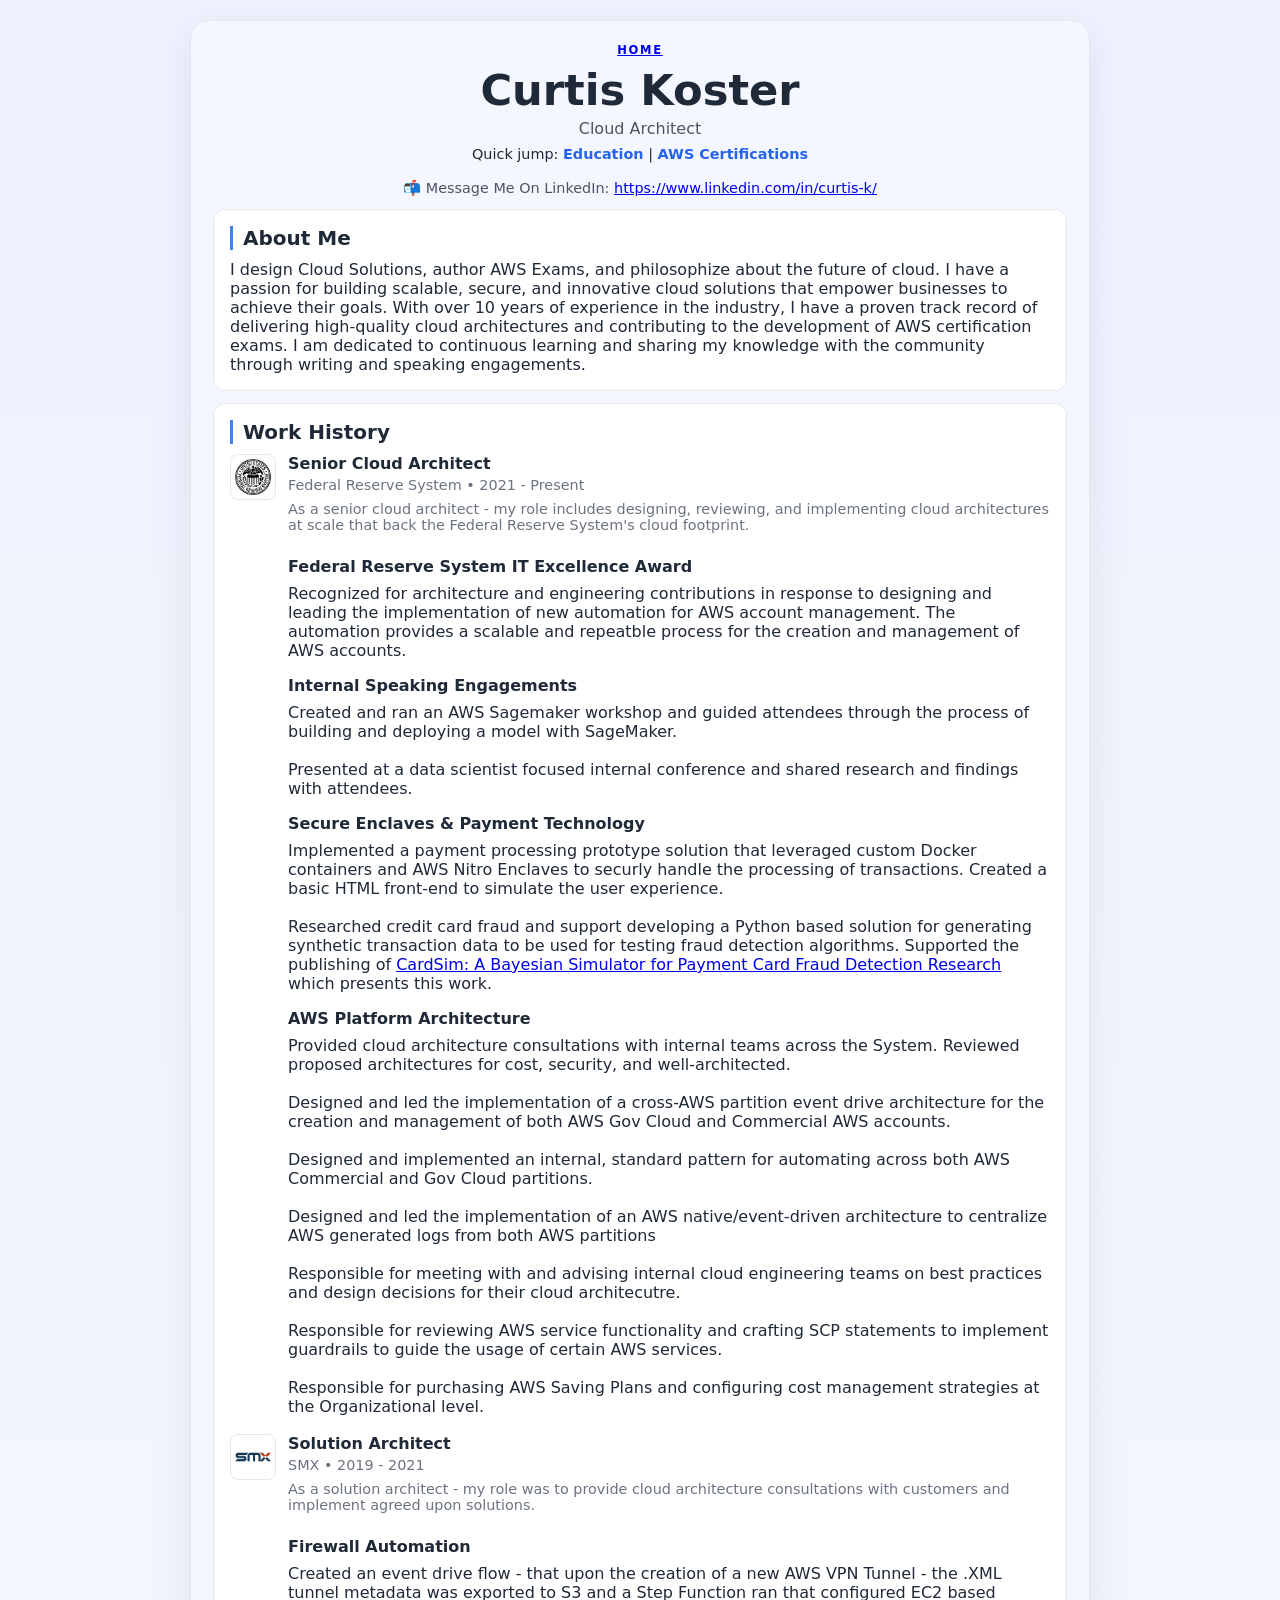
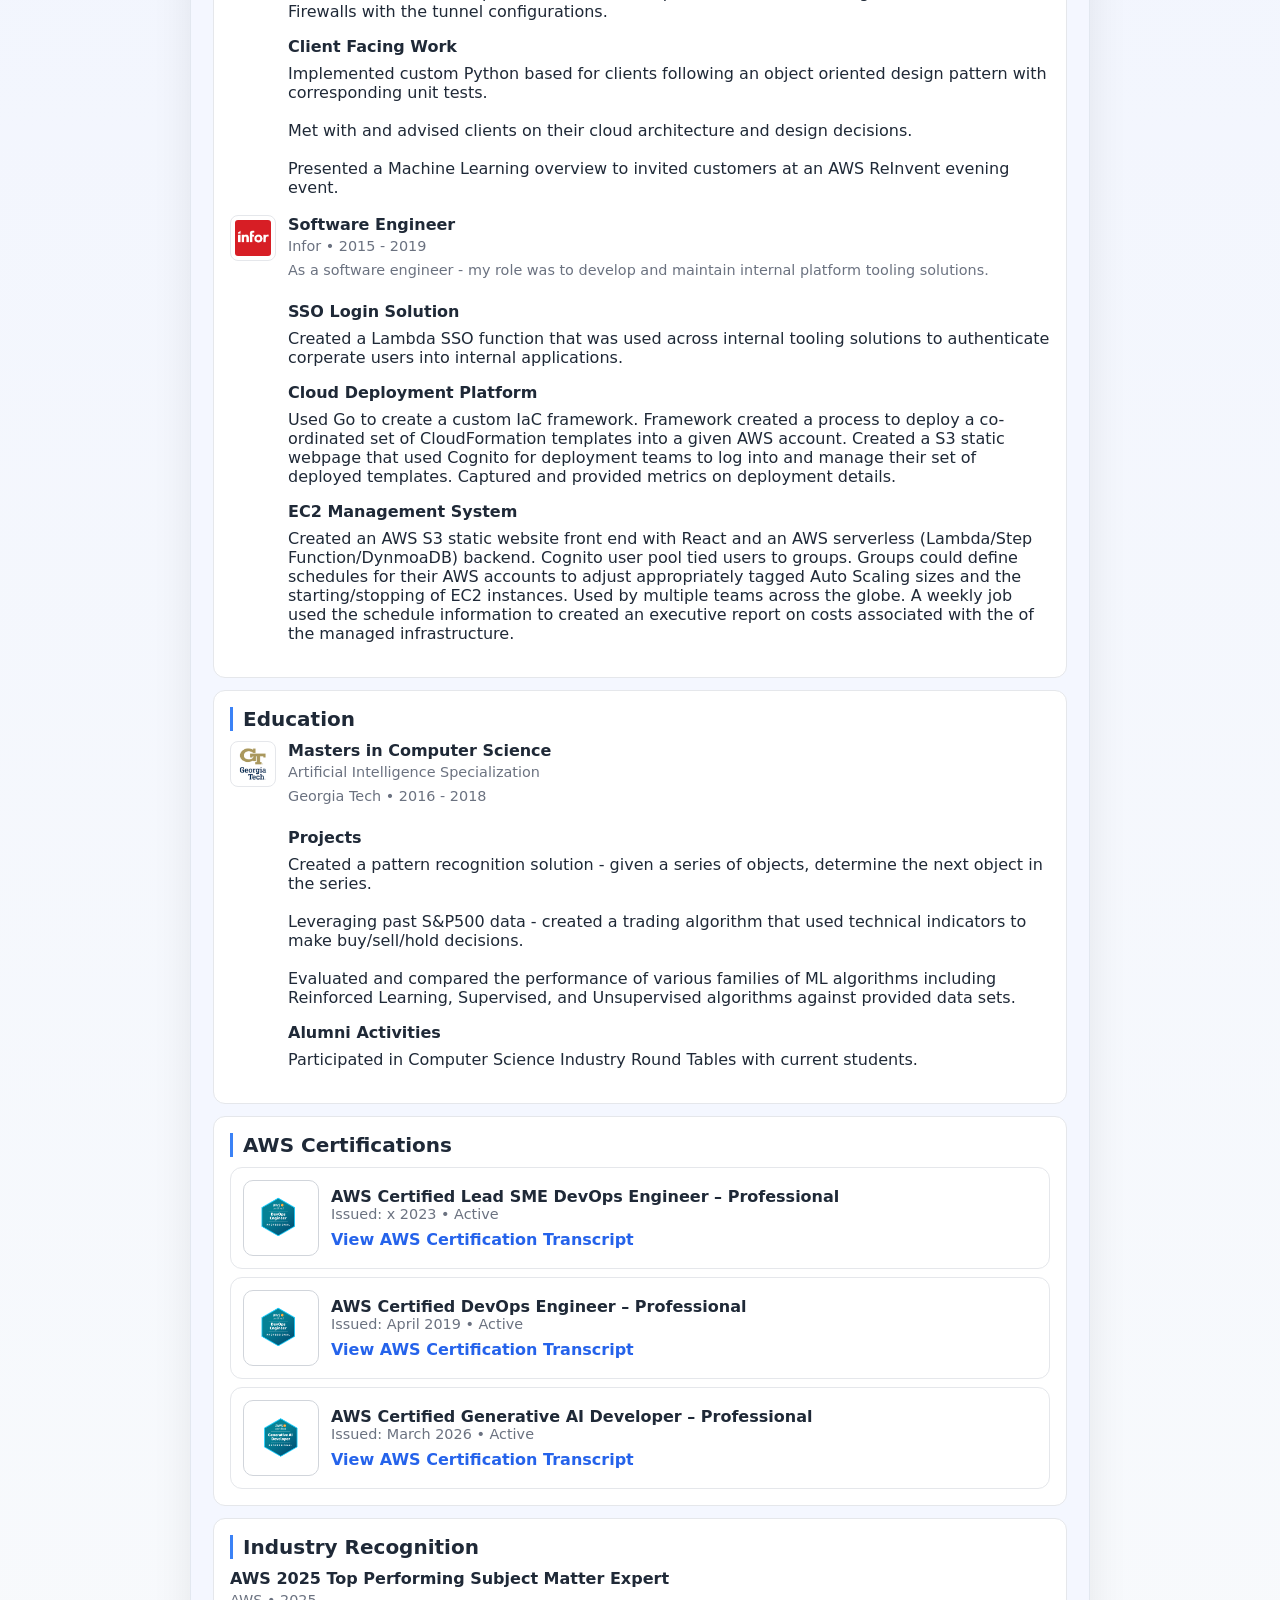
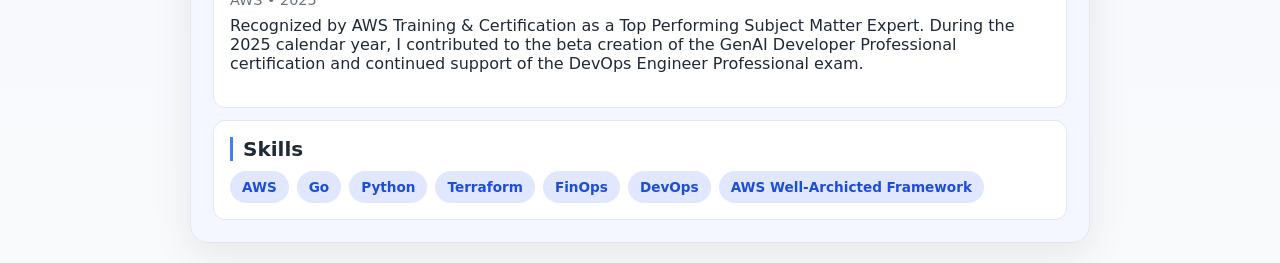
==== resume.html @ 78f28a72 "MAJOR: Added new landing page and ref links" ====
<!doctype html>
<html lang="en">
  <head>
    <meta charset="UTF-8" />
    <meta name="viewport" content="width=device-width, initial-scale=1.0" />
    <title>Resume | Curtis Koster</title>
    <link rel="stylesheet" href="styles.css" />
  </head>
  <body>
    <div class="page">
      <header class="hero">
        <p class="eyebrow"><a href="index.html">Home</a></p>
        <h1>Curtis Koster</h1>
        <p class="subtitle">Cloud Architect</p>
        <p class="mini-nav">Quick jump: <a href="#education">Education</a> | <a href="#certifications">AWS Certifications</a></p>
      </header>

      <footer class="footer">📬 Message Me On LinkedIn: <a href="https://www.linkedin.com/in/curtis-k/" target="_blank" rel="noopener noreferrer">https://www.linkedin.com/in/curtis-k/</a></footer>

      <section class="card">
        <div class="section-heading">
          <h2>About Me</h2>
        </div>
        <p>
          I design Cloud Solutions, author AWS Exams, and philosophize about the future of cloud. I have a passion for building scalable, secure, and innovative cloud solutions that empower businesses to achieve their goals. With over 10 years of experience in the industry, I have a proven track record of delivering high-quality cloud architectures and contributing to the development of AWS certification exams. I am dedicated to continuous learning and sharing my knowledge with the community through writing and speaking engagements.
        </p>
      </section>

      <section id="work-history" class="card">
        <div class="section-heading"><h2>Work History</h2></div>
        <div class="item">
          <div class="work-row">
            <img class="work-logo" src="images/frblogo.png" alt="Federal Reserve System logo" />
            <div>
              <h3>Senior Cloud Architect</h3>
              <p class="meta">Federal Reserve System • 2021 - Present</p>
              <p class="meta">As a senior cloud architect - my role includes designing, reviewing, and implementing cloud architectures at scale that back the Federal Reserve System's cloud footprint.</p>
            </div>
          </div>
          <h4>Federal Reserve System IT Excellence Award</h4>
          <p>Recognized for architecture and engineering contributions in response to designing and leading the implementation of new automation for AWS account management. The automation provides a scalable and repeatble process for the creation and management of AWS accounts.</p>
          <h4>Internal Speaking Engagements</h4>
          <p>
            Created and ran an AWS Sagemaker workshop and guided attendees through the process of building and deploying a model with SageMaker.<br />
            <br>Presented at a data scientist focused internal conference and shared research and findings with attendees.</br>
          </p>
          <h4>Secure Enclaves & Payment Technology</h4>
          <p>
            Implemented a payment processing prototype solution that leveraged custom Docker containers and AWS Nitro Enclaves to securly handle the processing of transactions. Created a basic HTML front-end to simulate the user experience.<br />
            <br>Researched credit card fraud and support developing a Python based solution for generating synthetic transaction data to be used for testing fraud detection algorithms. Supported the publishing of <a href="https://www.federalreserve.gov/econres/feds/cardsim-a-bayesian-simulator-for-payment-card-fraud-detection-research.htm">CardSim: A Bayesian Simulator for Payment Card Fraud Detection Research</a> which presents this work.</br>
          </p>
          <h4>AWS Platform Architecture</h4>
          <p>
            Provided cloud architecture consultations with internal teams across the System. Reviewed proposed architectures for cost, security, and well-architected.<br />
            <br>Designed and led the implementation of a cross-AWS partition event drive architecture for the creation and management of both AWS Gov Cloud and Commercial AWS accounts.</br>
            <br>Designed and implemented an internal, standard pattern for automating across both AWS Commercial and Gov Cloud partitions.</br>
            <br>Designed and led the implementation of an AWS native/event-driven architecture to centralize AWS generated logs from both AWS partitions</br>
            <br>Responsible for meeting with and advising internal cloud engineering teams on best practices and design decisions for their cloud architecutre.</br>
            <br>Responsible for reviewing AWS service functionality and crafting SCP statements to implement guardrails to guide the usage of certain AWS services.</br>
            <br>Responsible for purchasing AWS Saving Plans and configuring cost management strategies at the Organizational level.</br>
          </p>
        </div>
        <div class="item">
          <div class="work-row">
            <img class="work-logo" src="images/smx.jpeg" alt="SMX logo" />
            <div>
              <h3>Solution Architect</h3>
              <p class="meta">SMX • 2019 - 2021</p>
              <p class="meta">As a solution architect - my role was to provide cloud architecture consultations with customers and implement agreed upon solutions.</p>
            </div>
          </div>
          <h4>Firewall Automation</h4>
          <p>
            Created an event drive flow - that upon the creation of a new AWS VPN Tunnel - the .XML tunnel metadata was exported to S3 and a Step Function ran that configured EC2 based Firewalls with the tunnel configurations. 
          </p>
          <h4>Client Facing Work</h4>
          <p>
            Implemented custom Python based for clients following an object oriented design pattern with corresponding unit tests.<br />
            <br>Met with and advised clients on their cloud architecture and design decisions.</br>
            <br>Presented a Machine Learning overview to invited customers at an AWS ReInvent evening event.</br>
          </p>
        </div>
        <div class="item">
          <div class="work-row">
            <img class="work-logo" src="images/infor.png" alt="Infor Logo" />
            <div>
              <h3>Software Engineer</h3>
              <p class="meta">Infor • 2015 - 2019</p>
              <p class="meta">As a software engineer - my role was to develop and maintain internal platform tooling solutions.</p>
            </div>
          </div>
          <h4>SSO Login Solution</h4>
          <p>
            Created a Lambda SSO function that was used across internal tooling solutions to authenticate corperate users into internal applications.
          </p>
          <h4>Cloud Deployment Platform</h4>
          <p>
            Used Go to create a custom IaC framework. Framework created a process to deploy a co-ordinated set of CloudFormation templates into a given AWS account. Created a S3 static webpage that used Cognito for deployment teams to log into and manage their set of deployed templates. Captured and provided metrics on deployment details.
          </p>
          <h4>EC2 Management System</h4>
          <p>
            Created an AWS S3 static website front end with React and an AWS serverless (Lambda/Step Function/DynmoaDB) backend. Cognito user pool tied users to groups. Groups could define schedules for their AWS accounts to adjust appropriately tagged Auto Scaling sizes and the starting/stopping of EC2 instances. Used by multiple teams across the globe. A weekly job used the schedule information to created an executive report on costs associated with the of the managed infrastructure. 
          </p>
        </div>
      </section>
      <section id="education" class="card">
        <div class="section-heading"><h2>Education</h2></div>
        <div class="item">
          <div class="edu-row">
            <img class="edu-logo" src="images/gtlogo.png" alt="Georgia Tech logo" />
            <div>
              <h3>Masters in Computer Science</h3>
              <p class="meta">Artificial Intelligence Specialization</p>
              <p class="meta">Georgia Tech • 2016 - 2018</p>
            </div>
          </div>
          <div class="meta"> </div>
          <h4>Projects</h4>
          <p>
            Created a pattern recognition solution - given a series of objects, determine the next object in the series.<br />
            <br>Leveraging past S&P500 data - created a trading algorithm that used technical indicators to make buy/sell/hold decisions.</br>
            <br>Evaluated and compared the performance of various families of ML algorithms including Reinforced Learning, Supervised, and Unsupervised algorithms against provided data sets.
          </p>
          <h4>Alumni Activities</h4>
          <p>
            Participated in Computer Science Industry Round Tables with current students.
          </p>
          
        </div>
      </section>

      <section id="certifications" class="card">
        <div class="section-heading"><h2>AWS Certifications</h2></div>
          <article class="cert-card">
          <div class="cert-card-content">
            <img class="cert-badge" src="images/dopbadge.png" alt="AWS Certified DevOps Engineer Professional badge" />
            <div>
              <h3>AWS Certified Lead SME DevOps Engineer – Professional</h3>
              <p class="meta">Issued: x 2023 • Active</p>
              <p><a class="cert-link" href="https://www.your-aws-certificates-url.com/transcript" target="_blank" rel="noopener noreferrer">View AWS Certification Transcript</a></p>
            </div>
          </div>
        </article>
        <article class="cert-card">
          <div class="cert-card-content">
            <img class="cert-badge" src="images/dopbadge.png" alt="AWS Certified DevOps Engineer Professional badge" />
            <div>
              <h3>AWS Certified DevOps Engineer – Professional</h3>
              <p class="meta">Issued: April 2019 • Active</p>
              <p><a class="cert-link" href="https://www.your-aws-certificates-url.com/transcript" target="_blank" rel="noopener noreferrer">View AWS Certification Transcript</a></p>
            </div>
          </div>
        </article>
         <article class="cert-card">
          <div class="cert-card-content">
            <img class="cert-badge" src="images/genaibadge.png" alt="AWS Certified Generative AI Developer Professional badge" />
            <div>
              <h3>AWS Certified Generative AI Developer – Professional</h3>
              <p class="meta">Issued: March 2026 • Active</p>
              <p><a class="cert-link" href="https://www.your-aws-certificates-url.com/transcript" target="_blank" rel="noopener noreferrer">View AWS Certification Transcript</a></p>
            </div>
          </div>
        </article>
      </section>

      <section class="card">
        <div class="section-heading"><h2>Industry Recognition</h2></div>
        <div class="item">
          <h3>AWS 2025 Top Performing Subject Matter Expert</h3>
          <p class="meta">AWS • 2025</p>
          <p>Recognized by AWS Training & Certification as a Top Performing Subject Matter Expert. During the 2025 calendar year, I contributed to the beta creation of the GenAI Developer Professional certification and continued support of the DevOps Engineer Professional exam.</p>
        </div>
      </section>

      <section class="card">
        <div class="section-heading"><h2>Skills</h2></div>
        <div class="skills-grid">
          <div class="skill-pill">AWS</div>
          <div class="skill-pill">Go</div>
          <div class="skill-pill">Python</div>
          <div class="skill-pill">Terraform</div>
          <div class="skill-pill">FinOps</div>
          <div class="skill-pill">DevOps</div>
          <div class="skill-pill">AWS Well-Archicted Framework</div>
        </div>
      </section>
    </div>
  </body>
</html>
---- styles.css ----
* { box-sizing: border-box; margin: 0; padding: 0; }
:root { --bg: #f4f7ff; --card: #ffffff; --text: #1f2937; --muted: #4b5563; --accent: #3b82f6; --border: #e5e7eb; }
body { font-family: Inter, system-ui, -apple-system, Segoe UI, Roboto, Arial, sans-serif; background: linear-gradient(180deg, #eef2ff 0%, #f8fafc 100%); color: var(--text); min-height: 100vh; display: flex; align-items: center; justify-content: center; padding: 20px; }
.page { width: min(900px, 100%); background: var(--bg); border-radius: 18px; box-shadow: 0 12px 40px rgba(0,0,0,0.08); border: 1px solid #e2e8f0; padding: 22px; }
.landing-page { min-height: 100vh; display: flex; flex-direction: column; align-items: center; justify-content: center; gap: 24px; padding: 20px; }
.landing-hero { max-width: 720px; width: 100%; text-align: center; padding: 40px; border-radius: 20px; background: rgba(255,255,255,0.92); box-shadow: 0 18px 50px rgba(15, 23, 42, 0.12); }
.landing-hero h1 { font-size: clamp(2.5rem, 6vw, 4rem); margin: 0.4rem 0 0.75rem; }
.landing-link { display: block; margin: 1rem auto 0; width: fit-content; padding: 1rem 2rem; border: 2px solid var(--accent); border-radius: 999px; color: var(--accent); text-decoration: none; font-weight: 700; transition: all 0.2s ease; }
.landing-link + .landing-link { margin-top: 1rem; }
.landing-link:hover { background: var(--accent); color: #fff; }
.hero { text-align: center; margin-bottom: 18px; }
.eyebrow { text-transform: uppercase; letter-spacing: 0.15em; font-weight: 600; color: #2563eb; font-size: 0.72rem; margin-bottom: 8px; }
.hero h1 { font-size: clamp(1.8rem, 5vw, 2.7rem); margin-bottom: 4px; }
.subtitle { color: var(--muted); margin-bottom: 2px; }
.mini-nav { margin-top: 8px; font-size: 0.9rem; color: #1f2937; }
.mini-nav a { color: #2563eb; text-decoration: none; font-weight: 600; }
.mini-nav a:hover { text-decoration: underline; }
.card { background: var(--card); border: 1px solid var(--border); border-radius: 12px; padding: 16px; margin-top: 12px; }
.section-heading { border-left: 3px solid var(--accent); padding-left: 10px; margin-bottom: 10px; }
.section-heading h2 { font-size: 1.25rem; margin: 0; }
.edu-row, .work-row { display: flex; align-items: flex-start; gap: 12px; margin-bottom: 10px; }
.edu-logo, .work-logo { width: 46px; height: auto; border-radius: 8px; background: #fff; border: 1px solid #e5e7eb; padding: 4px; }
.item h3 { margin-bottom: 4px; font-size: 1rem; }
.item { margin-bottom: 18px; }
.meta { color: #6b7280; font-size: 0.9rem; margin-bottom: 8px; }
.item h4 { margin-top: 1rem; margin-bottom: 0.5rem; }
.item > h4, .item > h4 + p { padding-left: 3.625rem; }
.skills-grid { display: flex; flex-wrap: wrap; gap: 8px; margin-top: 4px; }
.skill-pill { background: #e0e7ff; color: #1d4ed8; border-radius: 999px; padding: 8px 12px; font-weight: 600; font-size: 0.85rem; }
.cert-card { border: 1px solid #e5e7eb; border-radius: 12px; background: #fff; padding: 12px; display: flex; align-items: center; justify-content: space-between; gap: 14px; margin-top: 8px; }
.cert-card-content { display: flex; align-items: center; gap: 12px; }
.cert-icon { width: 36px; height: 36px; display: inline-flex; align-items: center; justify-content: center; border-radius: 50%; background: #eef2ff; font-size: 1.1rem; }
.cert-card h3 { margin: 0; font-size: 1rem; }
.cert-link { color: #2563eb; font-weight: 600; text-decoration: none; }
.cert-link:hover { text-decoration: underline; }
.cert-badge { width: 76px; height: auto; border-radius: 10px; border: 1px solid #d1d5db; background: #fff; padding: 4px; }
.footer { margin-top: 16px; text-align: center; color: #4b5563; font-size: 0.9rem; }
@media (max-width: 700px) { .page { padding: 14px; } .card { padding: 14px; } .cert-card { flex-direction: column; align-items: stretch; } .cert-card-content { width: 100%; } .cert-badge { margin-top: 8px; align-self: center; } }
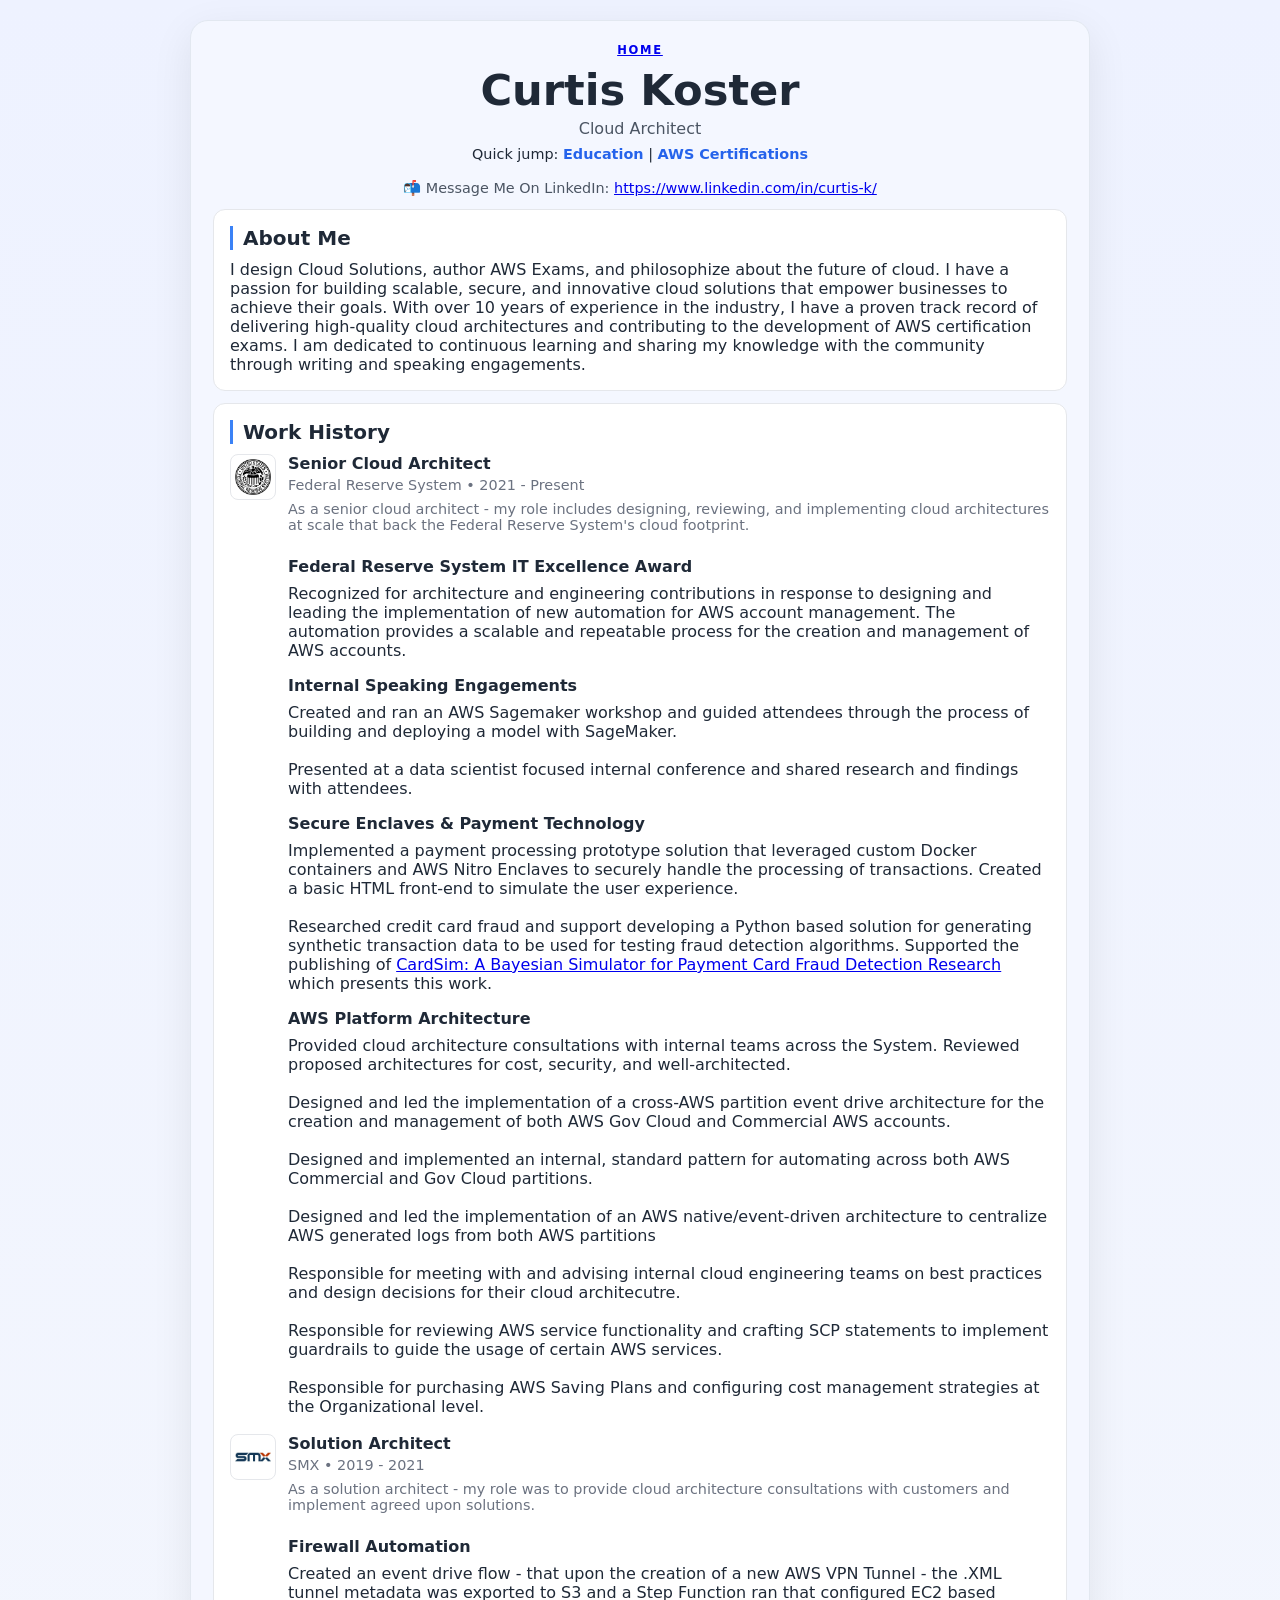
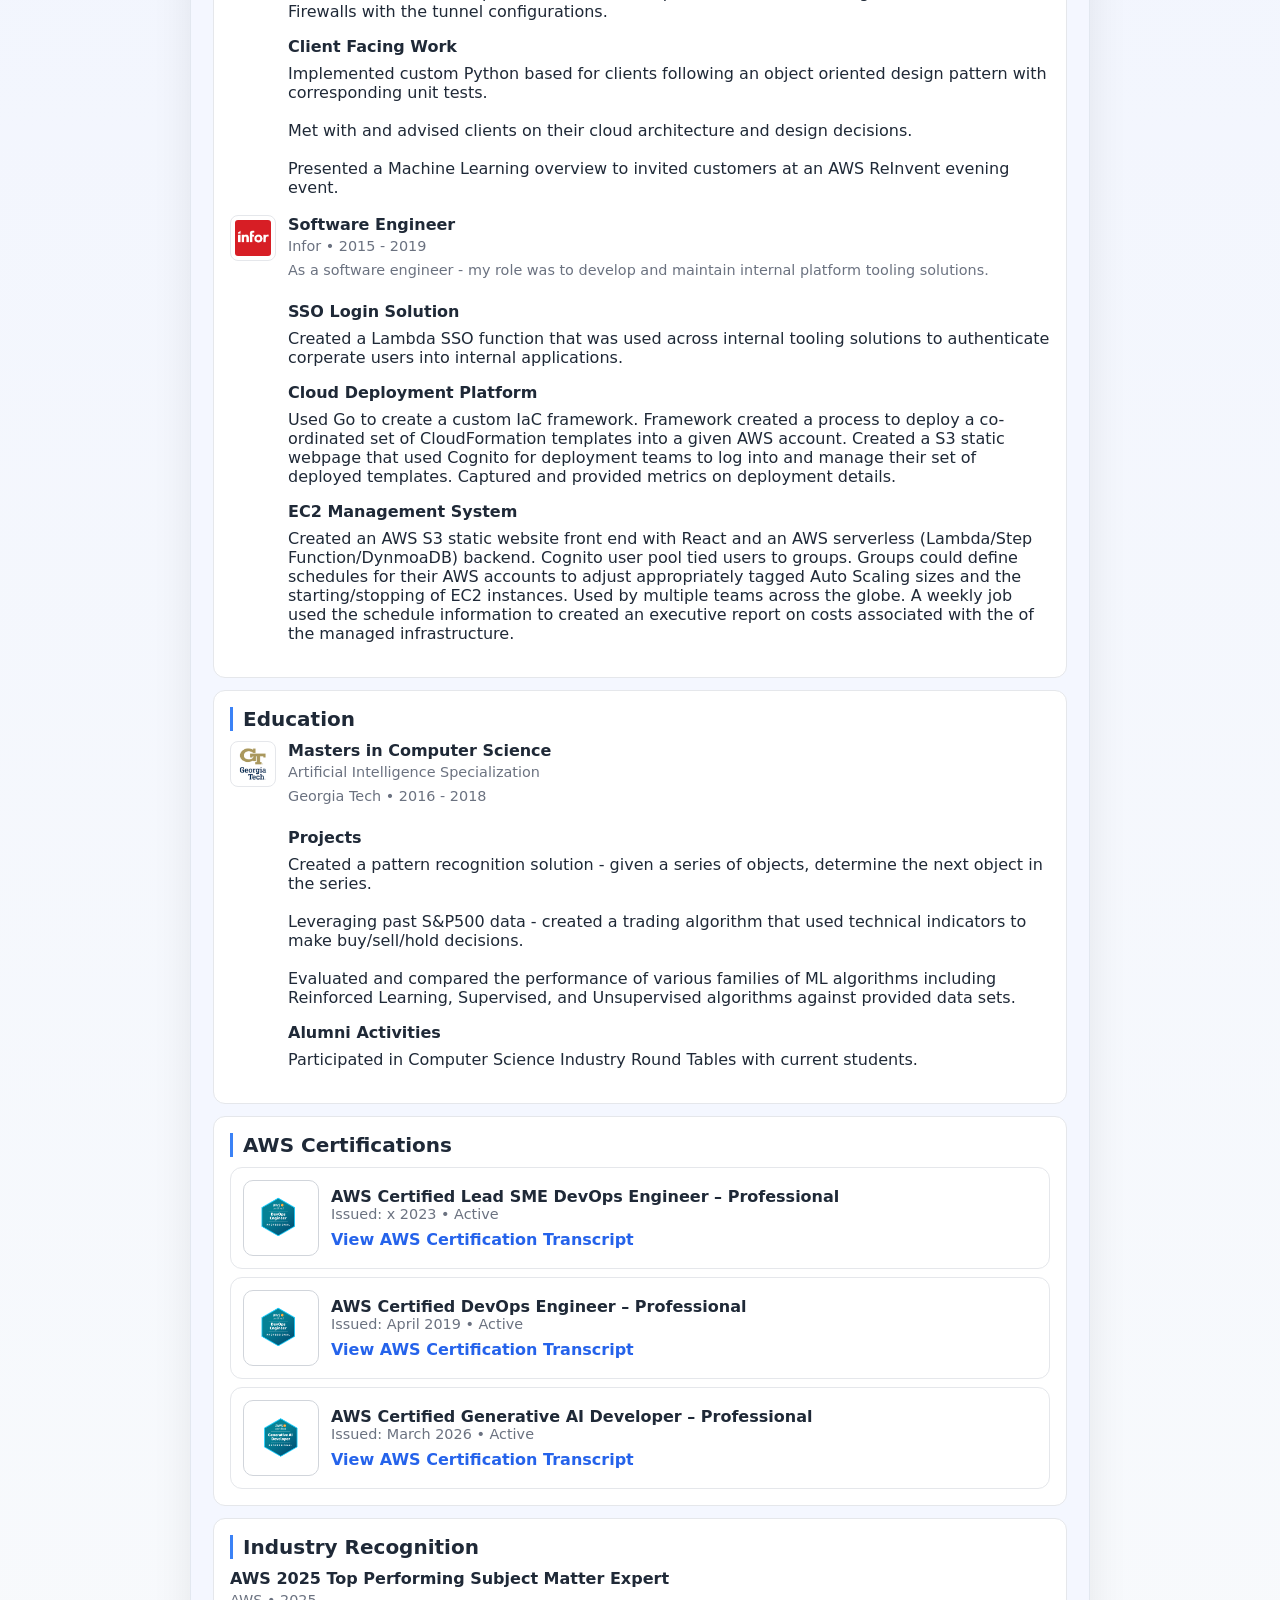
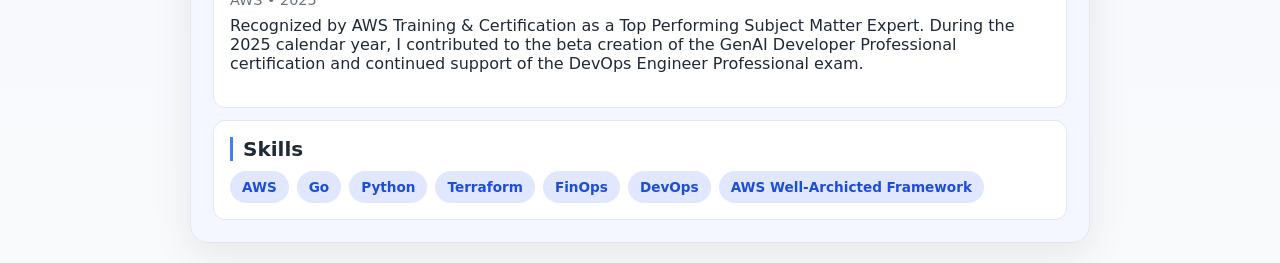
==== commit 03c6b83f: "Update spelling to address typos" ====
--- a/resume.html
+++ b/resume.html
@@ -38,7 +38,7 @@
             </div>
           </div>
           <h4>Federal Reserve System IT Excellence Award</h4>
-          <p>Recognized for architecture and engineering contributions in response to designing and leading the implementation of new automation for AWS account management. The automation provides a scalable and repeatble process for the creation and management of AWS accounts.</p>
+          <p>Recognized for architecture and engineering contributions in response to designing and leading the implementation of new automation for AWS account management. The automation provides a scalable and repeatable process for the creation and management of AWS accounts.</p>
           <h4>Internal Speaking Engagements</h4>
           <p>
             Created and ran an AWS Sagemaker workshop and guided attendees through the process of building and deploying a model with SageMaker.<br />
@@ -46,7 +46,7 @@
           </p>
           <h4>Secure Enclaves & Payment Technology</h4>
           <p>
-            Implemented a payment processing prototype solution that leveraged custom Docker containers and AWS Nitro Enclaves to securly handle the processing of transactions. Created a basic HTML front-end to simulate the user experience.<br />
+            Implemented a payment processing prototype solution that leveraged custom Docker containers and AWS Nitro Enclaves to securely handle the processing of transactions. Created a basic HTML front-end to simulate the user experience.<br />
             <br>Researched credit card fraud and support developing a Python based solution for generating synthetic transaction data to be used for testing fraud detection algorithms. Supported the publishing of <a href="https://www.federalreserve.gov/econres/feds/cardsim-a-bayesian-simulator-for-payment-card-fraud-detection-research.htm">CardSim: A Bayesian Simulator for Payment Card Fraud Detection Research</a> which presents this work.</br>
           </p>
           <h4>AWS Platform Architecture</h4>
@@ -137,7 +137,7 @@
             <div>
               <h3>AWS Certified Lead SME DevOps Engineer – Professional</h3>
               <p class="meta">Issued: x 2023 • Active</p>
-              <p><a class="cert-link" href="https://www.your-aws-certificates-url.com/transcript" target="_blank" rel="noopener noreferrer">View AWS Certification Transcript</a></p>
+              <p><a class="cert-link" href="https://www.credly.com/badges/ba1cb3b1-199e-4871-9247-7a28d5e062f2" target="_blank" rel="noopener noreferrer">View AWS Certification Transcript</a></p>
             </div>
           </div>
         </article>
@@ -147,7 +147,7 @@
             <div>
               <h3>AWS Certified DevOps Engineer – Professional</h3>
               <p class="meta">Issued: April 2019 • Active</p>
-              <p><a class="cert-link" href="https://www.your-aws-certificates-url.com/transcript" target="_blank" rel="noopener noreferrer">View AWS Certification Transcript</a></p>
+              <p><a class="cert-link" href="https://www.credly.com/badges/65a2d14f-d37d-4359-8937-28741adbfebc" target="_blank" rel="noopener noreferrer">View AWS Certification Transcript</a></p>
             </div>
           </div>
         </article>
@@ -157,7 +157,7 @@
             <div>
               <h3>AWS Certified Generative AI Developer – Professional</h3>
               <p class="meta">Issued: March 2026 • Active</p>
-              <p><a class="cert-link" href="https://www.your-aws-certificates-url.com/transcript" target="_blank" rel="noopener noreferrer">View AWS Certification Transcript</a></p>
+              <p><a class="cert-link" href="https://www.credly.com/badges/4f48b244-95a4-4d58-a531-5a7e72686fa1" target="_blank" rel="noopener noreferrer">View AWS Certification Transcript</a></p>
             </div>
           </div>
         </article>
@@ -186,4 +186,4 @@
       </section>
     </div>
   </body>
-</html>
+</html>
